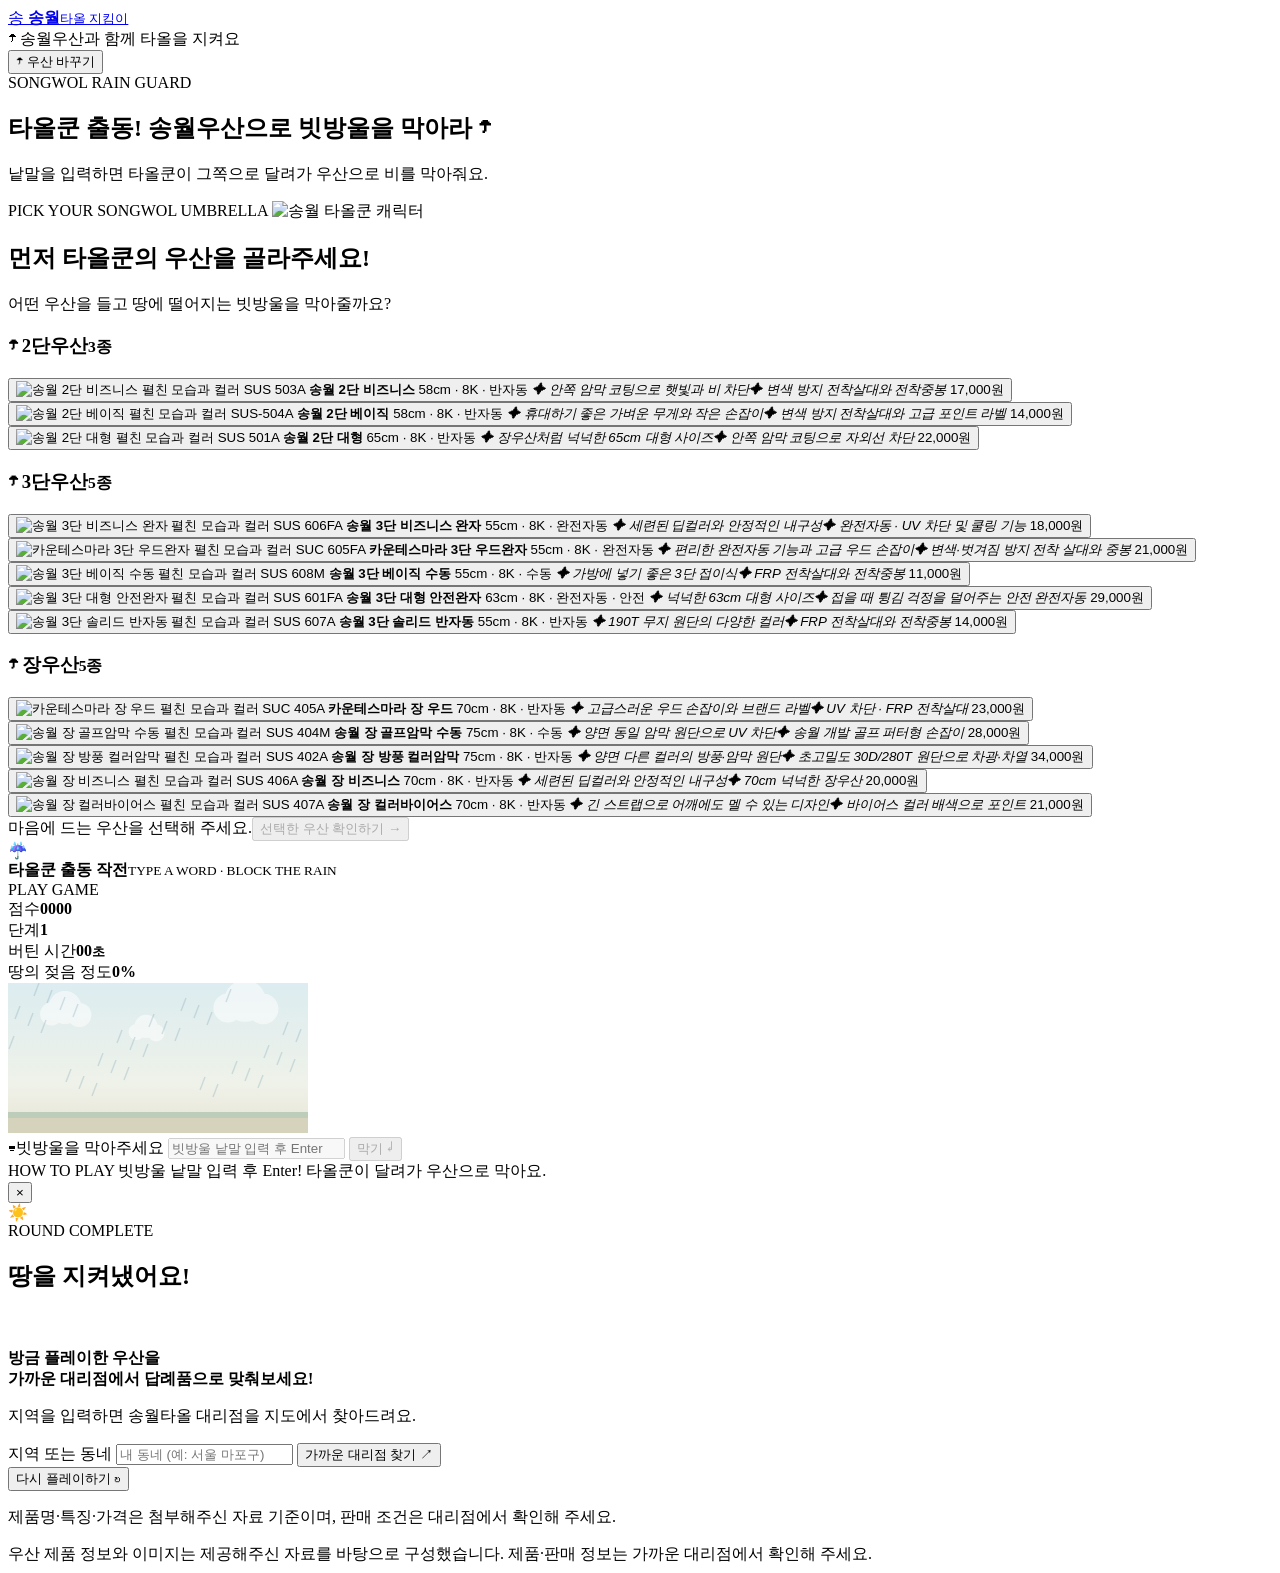
==== index.html @ cc452517 "Publish game site: index.html" ====
<!doctype html>
<html lang="ko">
  <head>
    <meta charset="UTF-8" />
    <meta name="viewport" content="width=device-width, initial-scale=1.0" />
    <meta name="theme-color" content="#f5f8f2" />
    <title>타올쿤 출동! 송월우산으로 빗방울을 막아라</title>
    <link rel="stylesheet" href="styles.css" />
    <script src="app.js" defer></script>
  </head>
  <body>
    <header class="topbar">
      <a class="brand" href="#" aria-label="타올쿤 출동! 송월우산으로 빗방울을 막아라">
        <span class="brand-mark">송</span>
        <span><strong>송월</strong><small>타올 지킴이</small></span>
      </a>
      <div class="top-note"><span>☂</span> 송월우산과 함께 타올을 지켜요</div>
      <button class="restart-button" id="restart-button" type="button" aria-label="우산 다시 고르기">☂ <span>우산 바꾸기</span></button>
    </header>

    <main>
      <section class="intro">
        <div class="intro-label"><span></span> SONGWOL RAIN GUARD</div>
        <h1>타올쿤 출동! 송월우산으로 빗방울을 막아라 <span>☂</span></h1>
        <p>낱말을 입력하면 타올쿤이 그쪽으로 달려가 우산으로 비를 막아줘요.</p>
      </section>

      <section class="selection-panel" id="selection-panel" aria-label="송월우산 고르기">
        <div class="selection-heading">
          <span class="intro-label"><span></span> PICK YOUR SONGWOL UMBRELLA</span>
          <img class="selection-mascot" src="./towel-kun.png" alt="송월 타올쿤 캐릭터" />
          <h2>먼저 타올쿤의 우산을 골라주세요!</h2>
          <p>어떤 우산을 들고 땅에 떨어지는 빗방울을 막아줄까요?</p>
        </div>
        <div class="umbrella-groups" id="umbrella-groups"></div>
        <div class="selection-footer"><span id="selection-hint">마음에 드는 우산을 선택해 주세요.</span><button type="button" id="choose-umbrella-start" disabled>선택한 우산 확인하기 <span>→</span></button></div>
      </section>

      <dialog class="confirm-dialog" id="umbrella-confirm" aria-labelledby="confirm-title">
        <button type="button" class="confirm-close" id="confirm-close" aria-label="창 닫기">×</button>
        <span class="intro-label"><span></span> YOUR SONGWOL UMBRELLA</span>
        <img id="confirm-product-image" src="" alt="" />
        <span class="product-code" id="confirm-product-code"></span>
        <h2 id="confirm-title">이 우산으로 타올쿤과 함께하시겠습니까?</h2>
        <h3 id="confirm-product-name"></h3>
        <ul id="confirm-product-features"></ul>
        <p id="confirm-product-price"></p>
        <div class="confirm-actions">
          <button type="button" class="confirm-yes" id="confirm-yes">예, 함께할게요 <span>→</span></button>
          <button type="button" class="confirm-another" id="confirm-another">다른 우산 선택하기</button>
        </div>
      </dialog>

      <section class="game-shell hidden" id="game-shell" aria-label="타올 지킴이 게임">
        <div class="game-header">
          <div class="game-title"><span class="rain-icon">☔</span><div><strong>타올쿤 출동 작전</strong><small>TYPE A WORD · BLOCK THE RAIN</small></div></div>
          <div class="round-label"><span class="online-dot"></span> PLAY GAME</div>
        </div>

        <div class="stats">
          <div class="stat"><span>점수</span><strong id="score">0000</strong></div>
          <div class="stat"><span>단계</span><strong id="level">1</strong></div>
          <div class="stat timer-stat"><span>버틴 시간</span><strong><b id="timer">00</b><small>초</small></strong></div>
          <div class="umbrella-stat"><div class="durability-label"><span>땅의 젖음 정도</span><b id="umbrella-value">0%</b></div><div class="meter"><i id="umbrella-meter"></i></div></div>
        </div>

        <div class="playfield-wrap">
          <canvas id="playfield" aria-label="낱말 빗방울을 입력하면 타올쿤이 그쪽으로 이동해 우산으로 막습니다."></canvas>
          <div class="toast" id="toast" aria-live="polite"></div>
        </div>

        <form class="typing-bar" id="typing-form" autocomplete="off">
          <label for="word-input"><span class="keyboard-icon">⌨</span><span class="typing-label">빗방울을 막아주세요</span></label>
          <input id="word-input" type="text" inputmode="text" placeholder="빗방울 낱말 입력 후 Enter" aria-label="막을 빗방울 낱말 입력" disabled />
          <button type="submit" id="submit-word" disabled>막기 <span>↵</span></button>
        </form>
        <div class="game-hint"><span>HOW TO PLAY</span> 빗방울 낱말 입력 후 Enter! 타올쿤이 달려가 우산으로 막아요.</div>
        <section class="result-panel hidden" id="result-panel" aria-live="polite" aria-modal="true" role="dialog" aria-labelledby="result-title">
          <div class="result-card">
            <button type="button" class="result-close" id="result-close" aria-label="결과 닫기">×</button>
            <div class="result-icon" id="result-icon">☀️</div>
            <div class="result-copy"><span class="intro-label">ROUND COMPLETE</span><h2 id="result-title">땅을 지켜냈어요!</h2><p id="result-message"></p></div>
            <div class="played-product">
              <img id="result-product-image" src="" alt="" />
              <div><span class="product-code" id="result-product-code"></span><h3 id="result-product-name"></h3><ul id="result-product-features"></ul><p class="result-product-price" id="result-product-price"></p></div>
            </div>
            <div class="dealer-cta">
              <strong>방금 플레이한 우산을<br />가까운 대리점에서 답례품으로 맞춰보세요!</strong>
              <p>지역을 입력하면 송월타올 대리점을 지도에서 찾아드려요.</p>
              <form id="dealer-form" class="dealer-form">
                <label class="sr-only" for="region-input">지역 또는 동네</label>
                <input id="region-input" type="text" placeholder="내 동네 (예: 서울 마포구)" required />
                <button type="submit">가까운 대리점 찾기 <span>↗</span></button>
              </form>
            </div>
            <button type="button" class="retry-button" id="retry-button">다시 플레이하기 ↻</button>
            <p class="map-note">제품명·특징·가격은 첨부해주신 자료 기준이며, 판매 조건은 대리점에서 확인해 주세요.</p>
          </div>
        </section>
      </section>
      <footer>우산 제품 정보와 이미지는 제공해주신 자료를 바탕으로 구성했습니다. 제품·판매 정보는 가까운 대리점에서 확인해 주세요.</footer>
    </main>
  </body>
</html>
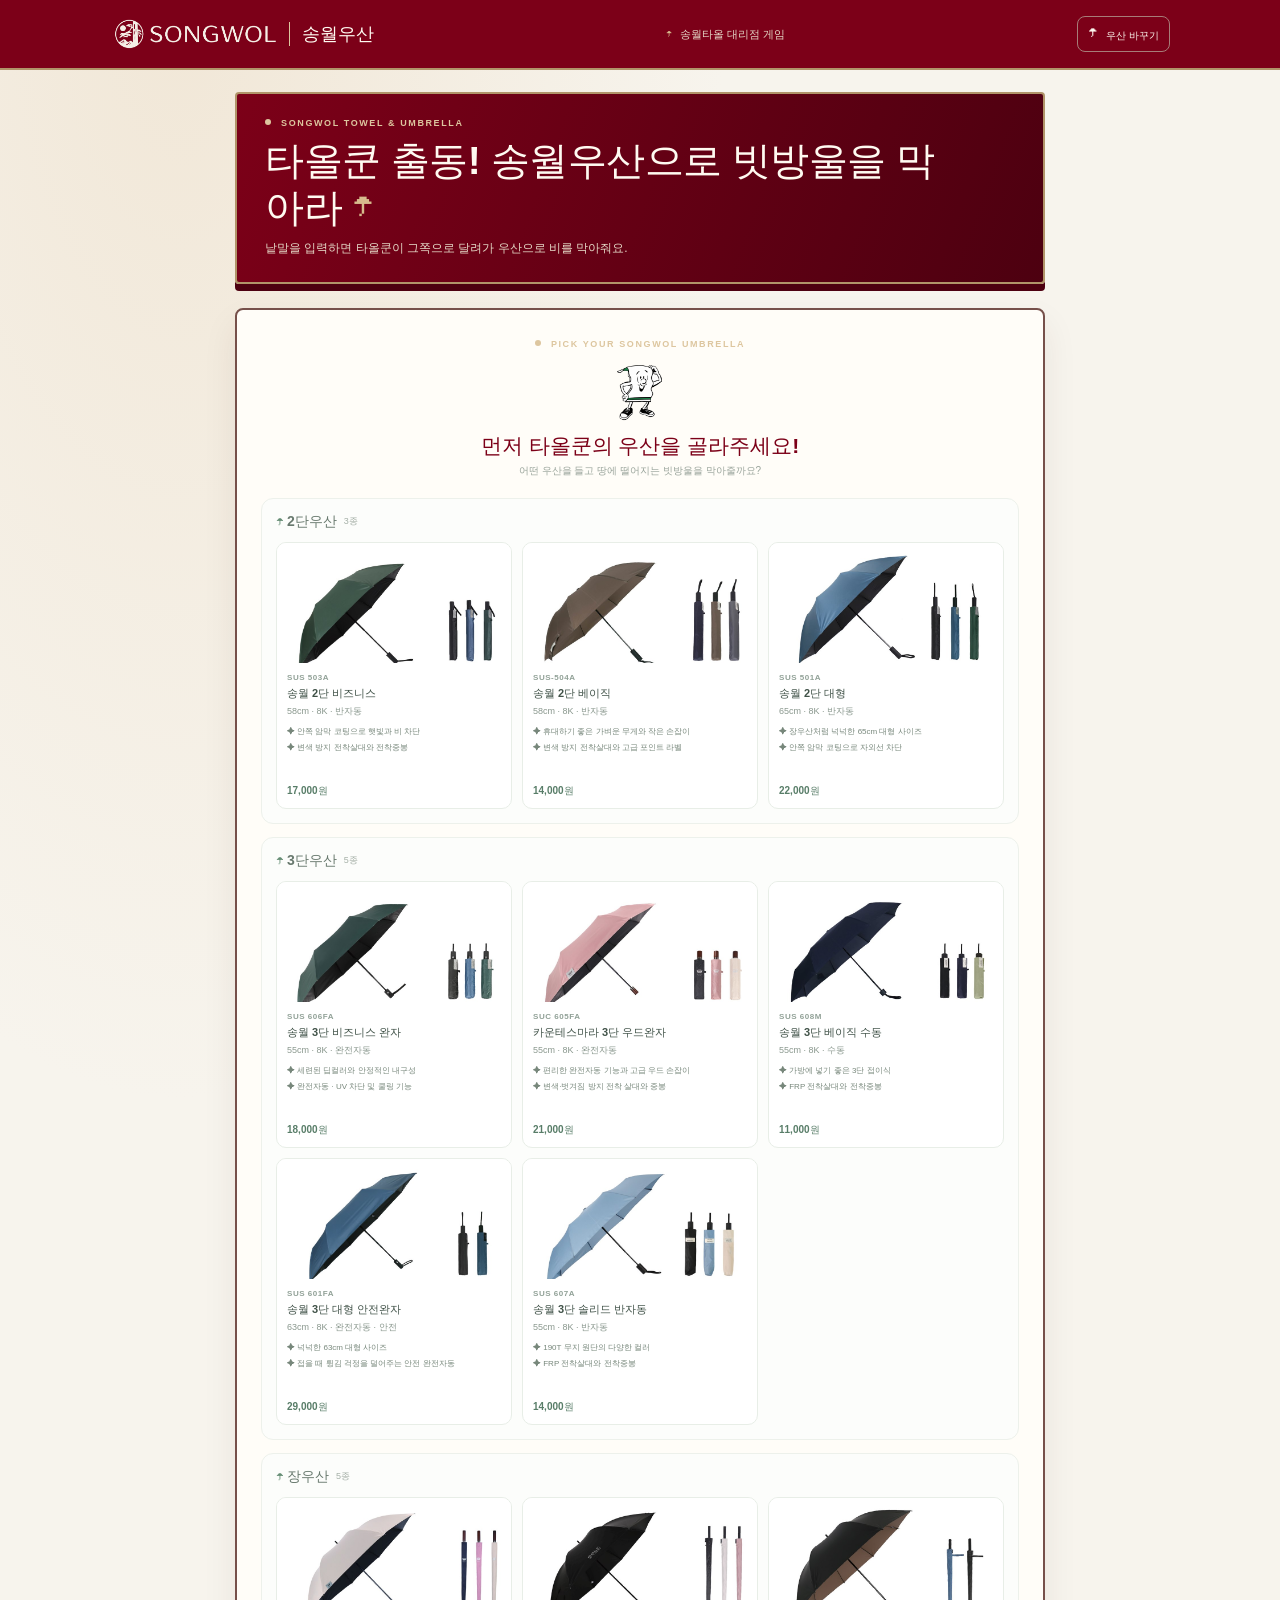
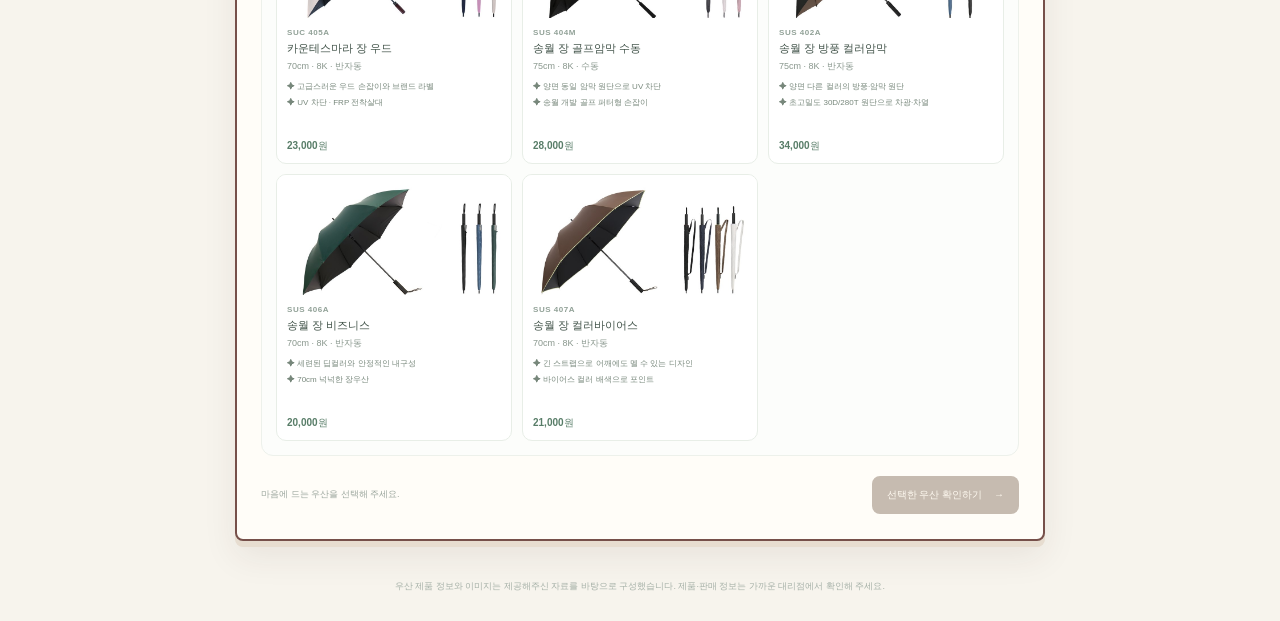
==== commit 6ca87df6: "Update Songwol umbrella game branding Co-authored-by: Copilot <223556219+Copilot@users.noreply.githu" ====
--- a/index.html
+++ b/index.html
@@ -3,7 +3,7 @@
   <head>
     <meta charset="UTF-8" />
     <meta name="viewport" content="width=device-width, initial-scale=1.0" />
-    <meta name="theme-color" content="#f5f8f2" />
+    <meta name="theme-color" content="#7c0018" />
     <title>타올쿤 출동! 송월우산으로 빗방울을 막아라</title>
     <link rel="stylesheet" href="styles.css" />
     <script src="app.js" defer></script>
@@ -11,16 +11,16 @@
   <body>
     <header class="topbar">
       <a class="brand" href="#" aria-label="타올쿤 출동! 송월우산으로 빗방울을 막아라">
-        <span class="brand-mark">송</span>
-        <span><strong>송월</strong><small>타올 지킴이</small></span>
+        <img class="brand-logo" src="./assets/songwol-ci.png" alt="SONGWOL 송월 CI" />
+        <strong class="brand-product">송월우산</strong>
       </a>
-      <div class="top-note"><span>☂</span> 송월우산과 함께 타올을 지켜요</div>
+      <div class="top-note"><span>☂</span> 송월타올 대리점 게임</div>
       <button class="restart-button" id="restart-button" type="button" aria-label="우산 다시 고르기">☂ <span>우산 바꾸기</span></button>
     </header>
 
     <main>
       <section class="intro">
-        <div class="intro-label"><span></span> SONGWOL RAIN GUARD</div>
+        <div class="intro-label"><span></span> SONGWOL TOWEL &amp; UMBRELLA</div>
         <h1>타올쿤 출동! 송월우산으로 빗방울을 막아라 <span>☂</span></h1>
         <p>낱말을 입력하면 타올쿤이 그쪽으로 달려가 우산으로 비를 막아줘요.</p>
       </section>
@@ -54,7 +54,7 @@
       <section class="game-shell hidden" id="game-shell" aria-label="타올 지킴이 게임">
         <div class="game-header">
           <div class="game-title"><span class="rain-icon">☔</span><div><strong>타올쿤 출동 작전</strong><small>TYPE A WORD · BLOCK THE RAIN</small></div></div>
-          <div class="round-label"><span class="online-dot"></span> PLAY GAME</div>
+          <div class="round-label"><span class="online-dot"></span> DEALER GAME</div>
         </div>
 
         <div class="stats">
@@ -77,9 +77,17 @@
         <div class="game-hint"><span>HOW TO PLAY</span> 빗방울 낱말 입력 후 Enter! 타올쿤이 달려가 우산으로 막아요.</div>
         <section class="result-panel hidden" id="result-panel" aria-live="polite" aria-modal="true" role="dialog" aria-labelledby="result-title">
           <div class="result-card">
+            <div class="result-sign"><img src="./assets/songwol-ci.png" alt="SONGWOL 송월 CI" /><strong>송월우산</strong></div>
             <button type="button" class="result-close" id="result-close" aria-label="결과 닫기">×</button>
             <div class="result-icon" id="result-icon">☀️</div>
             <div class="result-copy"><span class="intro-label">ROUND COMPLETE</span><h2 id="result-title">땅을 지켜냈어요!</h2><p id="result-message"></p></div>
+            <div class="score-record" aria-live="polite">
+              <span>내 기기 최고 기록</span>
+              <strong id="best-score">0000점</strong>
+              <small id="record-message"></small>
+              <button type="button" id="share-result">도전 링크 복사하기 <span>↗</span></button>
+              <p id="share-status" role="status"></p>
+            </div>
             <div class="played-product">
               <img id="result-product-image" src="" alt="" />
               <div><span class="product-code" id="result-product-code"></span><h3 id="result-product-name"></h3><ul id="result-product-features"></ul><p class="result-product-price" id="result-product-price"></p></div>
--- a/styles.css
+++ b/styles.css
@@ -0,0 +1,270 @@
+@import url('https://cdn.jsdelivr.net/gh/orioncactus/pretendard@v1.3.9/dist/web/static/pretendard.css');
+
+:root {
+  font-family: 'Pretendard', 'DM Sans', sans-serif;
+  color: #394742;
+  background: #f5f8f2;
+  font-synthesis: none;
+  text-rendering: optimizeLegibility;
+  --coral: #e8795f;
+  --green: #587d68;
+  --muted: #929e96;
+}
+
+* { box-sizing: border-box; }
+body { min-width: 320px; margin: 0; background: radial-gradient(ellipse at 18% 0, #eaf3e9 0, transparent 37%), #f5f8f2; }
+button, input { font: inherit; }
+button { cursor: pointer; }
+.topbar { height: 70px; padding: 0 max(5vw, calc((100vw - 1060px) / 2)); display: flex; align-items: center; justify-content: space-between; border-bottom: 1px solid #e8eee6; background: rgba(255,255,255,.8); }
+.brand { display: flex; align-items: center; gap: 9px; color: #394742; text-decoration: none; }
+.brand-logo { width: 170px; height: auto; display: block; }
+.brand-product { display: block; }
+.top-note { color: #7d8c83; font-size: 11px; }
+.top-note span { margin-right: 5px; color: #698d78; }
+.restart-button { padding: 7px 10px; border: 1px solid #e9eee7; border-radius: 8px; background: white; color: #718078; font-size: 17px; }
+.restart-button span { margin-left: 4px; font-size: 10px; }
+main { max-width: 850px; margin: auto; padding: 0 20px; }
+.intro { padding: 35px 0 23px; text-align: center; }
+.intro-label { color: #9baa9d; font-size: 9px; font-weight: 800; letter-spacing: 1.6px; }
+.intro-label > span { display: inline-block; width: 6px; height: 6px; margin-right: 6px; border-radius: 50%; background: #e9a364; vertical-align: 1px; }
+h1 { margin: 10px 0 7px; color: #3e5148; font-family: 'Pretendard', sans-serif; font-size: clamp(29px, 5vw, 39px); font-weight: 600; letter-spacing: -.5px; }
+h1 span { color: #6a9278; }
+.intro p { margin: 0; color: #87958c; font-size: 12px; }
+.game-shell { overflow: hidden; border: 1px solid #e3ebe2; border-radius: 17px; background: #fff; box-shadow: 0 14px 40px rgba(67,89,71,.09); }
+.game-header { height: 60px; padding: 0 20px; display: flex; align-items: center; justify-content: space-between; border-bottom: 1px solid #edf1eb; }
+.game-title { display: flex; align-items: center; gap: 10px; }
+.rain-icon { width: 34px; height: 34px; display: grid; place-items: center; border-radius: 10px; background: #eff5ed; font-size: 17px; }
+.game-title strong, .game-title small { display: block; }
+.game-title strong { color: #46564d; font-family: 'Pretendard', sans-serif; font-size: 14px; font-weight: 600; }
+.game-title small { margin-top: 2px; color: #b0bbb2; font-size: 8px; letter-spacing: 1px; }
+.round-label { color: #9fac9f; font-size: 8px; font-weight: 800; letter-spacing: 1px; }
+.online-dot { display: inline-block; width: 6px; height: 6px; margin-right: 5px; border-radius: 50%; background: #86b88e; box-shadow: 0 0 0 3px #edf5eb; vertical-align: 1px; }
+.stats { min-height: 73px; padding: 12px 20px; display: grid; grid-template-columns: 1fr 1fr 1fr 2fr; align-items: center; gap: 12px; border-bottom: 1px solid #eef2ed; }
+.stat > span, .durability-label { display: block; color: #9ba69e; font-size: 9px; }
+.stat strong { display: block; margin-top: 4px; color: #45594d; font-family: 'DM Sans', sans-serif; font-size: 17px; font-weight: 700; font-variant-numeric: tabular-nums; }
+.timer-stat strong b { font: inherit; }
+.timer-stat strong small { margin-left: 3px; color: #9baa9d; font-size: 9px; font-weight: 500; }
+.umbrella-stat { padding-left: 16px; border-left: 1px solid #edf1eb; }
+.durability-label { display: flex; justify-content: space-between; gap: 8px; }
+.durability-label b { color: #648c73; font-size: 10px; }
+.meter { height: 7px; overflow: hidden; margin-top: 9px; border-radius: 8px; background: #edf1eb; }
+.meter i { display: block; width: 100%; height: 100%; border-radius: inherit; background: linear-gradient(90deg,#86b690,#6f9a7b); transition: width .2s, background .2s; }
+.meter i.low { background: linear-gradient(90deg,#f0bd75,#e8795f); }
+.playfield-wrap { position: relative; overflow: hidden; background: #e5eeea; }
+#playfield { display: block; width: 100%; height: min(53vw, 405px); min-height: 280px; }
+.result-copy h2 { margin: 4px 0 7px; color: #42564a; font-family: 'Pretendard', sans-serif; font-size: 22px; font-weight: 600; }
+.toast { position: absolute; top: 14px; left: 50%; padding: 8px 13px; border: 1px solid #ffffffa8; border-radius: 20px; background: #fffdf2e8; color: #63846d; font-size: 10px; opacity: 0; pointer-events: none; transform: translate(-50%,-6px); transition: opacity .16s, transform .16s; white-space: nowrap; }
+.toast.visible { opacity: 1; transform: translate(-50%,0); }
+.game-hint { padding: 12px 17px; color: #96a198; font-size: 9px; line-height: 1.6; text-align: center; }
+.typing-bar { min-height: 62px; padding: 10px 16px; display: flex; align-items: center; gap: 10px; border-top: 1px solid #edf1eb; border-bottom: 1px solid #edf1eb; }
+.typing-bar label { display: flex; flex: 0 0 160px; align-items: center; gap: 8px; color: #718278; font-size: 10px; font-weight: 600; }
+.keyboard-icon { width: 27px; height: 27px; display: grid; place-items: center; border-radius: 7px; background: #eff5ed; color: #6d9479; font-size: 16px; }
+.typing-bar input { width: 100%; min-width: 0; height: 38px; padding: 0 12px; border: 1px solid #e6ece5; border-radius: 8px; outline: none; background: #fbfcfa; color: #45564b; font-size: 11px; }
+.typing-bar input:focus { border-color: #9fbea1; box-shadow: 0 0 0 3px #edf5eb; }
+.typing-bar input::placeholder { color: #b3bdb5; }
+.typing-bar input:disabled { background: #f6f7f4; }
+.typing-bar button { height: 38px; padding: 0 15px; flex: 0 0 auto; border: 0; border-radius: 8px; background: #648c73; color: white; font-size: 10px; font-weight: 700; }
+.typing-bar button:disabled { cursor: default; opacity: .46; }
+.typing-bar button span { margin-left: 6px; }
+.game-hint > span { margin-right: 6px; color: #d29661; font-size: 8px; font-weight: 800; letter-spacing: .8px; }
+.hidden { display: none !important; }
+.selection-panel { margin: 0 auto 22px; padding: 23px 24px 18px; border: 1px solid #e3ebe2; border-radius: 17px; background: rgba(255,255,255,.92); box-shadow: 0 14px 40px rgba(67,89,71,.07); }
+.selection-heading { text-align: center; }
+.selection-mascot { width: auto; height: 66px; margin: 8px auto 0; display: block; }
+.selection-heading h2 { margin: 7px 0 4px; color: #42564a; font-family: 'Pretendard', sans-serif; font-size: 21px; font-weight: 600; }
+.selection-heading p { margin: 0; color: #98a39a; font-size: 10px; }
+.umbrella-groups { display: grid; grid-template-columns: 1fr; gap: 13px; margin-top: 20px; }
+.umbrella-group { min-width: 0; padding: 14px; border: 1px solid #edf1eb; border-radius: 12px; background: #fcfdfb; }
+.umbrella-group h3 { margin: 0 0 11px; display: flex; align-items: center; color: #68796e; font-family: 'Pretendard', sans-serif; font-size: 14px; font-weight: 650; }
+.umbrella-group h3 span { margin-right: 4px; color: #648c73; }
+.umbrella-group h3 small { margin-left: 7px; color: #a4afa6; font-size: 9px; font-weight: 500; }
+.umbrella-options { display: grid; grid-template-columns: repeat(3,minmax(0,1fr)); align-items: stretch; gap: 10px; }
+.umbrella-choice { min-width: 0; padding: 0; overflow: hidden; display: flex; flex-direction: column; border: 1px solid #e8eee7; border-radius: 10px; background: white; color: #526056; text-align: left; transition: border-color .16s,background .16s,transform .16s,box-shadow .16s; }
+.umbrella-choice:hover { transform: translateY(-2px); border-color: #b7cfb6; box-shadow: 0 6px 16px #59745a14; }
+.umbrella-choice.selected { border-color: #6f9b7a; background: #f5faf3; box-shadow: 0 0 0 2px #e6f0e3; }
+.umbrella-choice > img { width: 100%; height: 120px; display: block; object-fit: cover; background: #fff; }
+.umbrella-card-body { min-height: 145px; padding: 10px; display: flex; flex: 1; flex-direction: column; align-items: flex-start; }
+.product-code { color: #91a197; font-size: 8px; font-weight: 700; letter-spacing: .55px; }
+.umbrella-card-body > b { margin-top: 4px; color: #405248; font-size: 11px; line-height: 1.4; }
+.umbrella-type { margin-top: 4px; color: #89978d; font-size: 9px; }
+.umbrella-features { margin-top: 8px; display: grid; gap: 4px; color: #77877b; font-size: 8px; line-height: 1.45; }
+.umbrella-features i { display: -webkit-box; overflow: hidden; font-style: normal; -webkit-box-orient: vertical; -webkit-line-clamp: 2; }
+.umbrella-features i::first-letter { color: #d29661; }
+.umbrella-price { margin-top: auto; padding-top: 8px; color: #587d68; font-size: 10px; font-weight: 700; }
+.selection-footer { min-height: 52px; margin-top: 13px; display: flex; justify-content: space-between; align-items: center; gap: 10px; }
+.selection-footer > span { color: #9aa59c; font-size: 9px; }
+.selection-footer button, .retry-button { min-height: 38px; padding: 0 15px; border: 0; border-radius: 8px; background: #648c73; color: white; box-shadow: 0 5px 13px #648c7328; font-size: 10px; font-weight: 700; }
+.selection-footer button:disabled { cursor: not-allowed; background: #c6d1c5; box-shadow: none; }
+.selection-footer button span { margin-left: 9px; }
+.confirm-dialog { position: fixed; width: min(440px,calc(100% - 28px)); max-width: none; max-height: min(90dvh,760px); padding: 24px; overflow-y: auto; border: 1px solid #e3ebe2; border-radius: 17px; background: #fff; color: #394742; box-shadow: 0 24px 70px #17231b50; text-align: center; }
+.confirm-dialog[open] { display: flex; flex-direction: column; align-items: center; }
+.confirm-dialog::backdrop { background: rgba(36,49,42,.58); backdrop-filter: blur(4px); }
+.confirm-close { position: absolute; top: 10px; right: 12px; width: 30px; height: 30px; border: 0; border-radius: 50%; background: #f1f5ef; color: #77867a; font-size: 22px; line-height: 1; }
+.confirm-dialog > img { width: min(100%,310px); height: 155px; margin: 12px auto 8px; border: 1px solid #edf1eb; border-radius: 10px; object-fit: cover; background: white; }
+.confirm-dialog > h2 { margin: 8px 0 6px; color: #42564a; font-size: 19px; font-weight: 650; line-height: 1.4; }
+.confirm-dialog > h3 { margin: 0; color: #587d68; font-size: 13px; font-weight: 650; }
+.confirm-dialog > ul { width: 100%; margin: 11px 0 0; padding: 11px 14px 11px 29px; border-radius: 9px; background: #f7faf5; color: #728176; font-size: 10px; line-height: 1.75; text-align: left; }
+.confirm-dialog > p { margin: 8px 0 0; color: #829087; font-size: 9px; }
+.confirm-actions { width: 100%; margin-top: 16px; display: grid; grid-template-columns: 1fr 1fr; gap: 8px; }
+.confirm-actions button { min-height: 42px; padding: 8px; border: 0; border-radius: 8px; font-size: 10px; font-weight: 650; }
+.confirm-yes { background: #648c73; color: white; }
+.confirm-yes span { margin-left: 5px; }
+.confirm-another { border: 1px solid #e4ebe2 !important; background: white; color: #708076; }
+.retry-button { justify-self: center; margin-top: 12px; background: #eff5ed; color: #65866e; box-shadow: none; }
+.playfield-wrap { background: linear-gradient(#dcecf0,#e8e3d5); }
+.result-panel { position: fixed; z-index: 50; inset: 0; padding: 22px; display: grid; place-items: center; overflow-y: auto; background: rgba(36,49,42,.58); backdrop-filter: blur(5px); }
+.result-panel.hidden { display: none; }
+.result-card { position: relative; width: min(100%,560px); max-height: calc(100dvh - 44px); padding: 25px 27px 19px; overflow-y: auto; border: 1px solid #e7eee4; border-radius: 19px; background: #fff; box-shadow: 0 24px 70px #17231b50; text-align: center; }
+.result-close { position: absolute; top: 10px; right: 12px; width: 32px; height: 32px; border: 0; border-radius: 50%; background: #f1f5ef; color: #77867a; font-size: 23px; line-height: 1; }
+.result-icon { width: 43px; height: 43px; margin: auto; display: grid; place-items: center; border-radius: 13px; background: #f2f5e9; font-size: 22px; }
+.result-copy { margin-top: 10px; }
+.result-copy .intro-label { font-size: 8px; }
+.result-copy h2 { margin: 4px 0 5px; font-size: 21px; }
+.result-copy p { margin: 0; color: #8d9990; font-size: 10px; line-height: 1.5; }
+.score-record { margin: 13px auto 0; padding: 12px; display: grid; justify-items: center; gap: 4px; border: 1px solid #e8eee7; border-radius: 11px; background: #f9fbf7; }
+.score-record > span { color: #8d9990; font-size: 9px; }
+.score-record > strong { color: #42634d; font-size: 22px; font-variant-numeric: tabular-nums; }
+.score-record > small, #share-status { min-height: 12px; margin: 0; color: #8d9990; font-size: 9px; }
+.score-record > button { min-height: 34px; margin-top: 4px; padding: 0 13px; border: 1px solid #dfe8de; border-radius: 8px; background: white; color: #587d68; font-size: 10px; font-weight: 650; }
+.score-record > button span { margin-left: 5px; }
+.played-product { margin-top: 17px; padding: 10px; display: grid; grid-template-columns: minmax(140px,.9fr) minmax(0,1.1fr); align-items: center; gap: 14px; border: 1px solid #e8eee7; border-radius: 12px; background: #fcfdfb; text-align: left; }
+.played-product > img { width: 100%; aspect-ratio: 1.48; border-radius: 8px; object-fit: cover; background: white; }
+.played-product h3 { margin: 4px 0 7px; color: #405248; font-size: 15px; line-height: 1.4; }
+.played-product ul { margin: 0; padding-left: 15px; color: #728176; font-size: 9px; line-height: 1.65; }
+.result-product-price { margin: 7px 0 0; color: #648c73; font-size: 9px; font-weight: 650; line-height: 1.5; }
+.dealer-cta { margin-top: 14px; padding: 16px; border: 1px solid #e1ece0; border-radius: 12px; background: #f3f8f0; text-align: center; }
+.dealer-cta > strong { color: #42634d; font-size: 15px; line-height: 1.5; }
+.dealer-cta > p { margin: 5px 0 11px; color: #87958a; font-size: 9px; }
+.dealer-form { display: grid; grid-template-columns: minmax(0,1fr) auto; gap: 8px; margin: 0; }
+.dealer-form input { width: 100%; min-width: 0; height: 42px; padding: 0 12px; border: 1px solid #dfe8de; border-radius: 8px; outline: none; background: white; color: #45564b; font-size: 11px; }
+.dealer-form input:focus { border-color: #9fbea1; box-shadow: 0 0 0 3px #edf5eb; }
+.dealer-form input::placeholder { color: #b3bdb5; }
+.dealer-form button { min-height: 42px; padding: 0 15px; border: 0; border-radius: 8px; background: #648c73; color: white; font-size: 10px; font-weight: 700; white-space: nowrap; }
+.dealer-form button span { margin-left: 6px; }
+.map-note { margin: 10px 0 0; color: #a4aea5; font-size: 8px; line-height: 1.5; }
+.sr-only { position: absolute; width: 1px; height: 1px; padding: 0; overflow: hidden; clip: rect(0,0,0,0); white-space: nowrap; border: 0; }
+footer { padding: 17px 0 28px; color: #a5b0a7; font-size: 9px; text-align: center; }
+
+@media (max-width: 600px) {
+  .topbar { height: 62px; padding: 0 15px; }
+  .top-note { display: none; }
+  main { padding: 0 12px; }
+  .intro { padding: 27px 0 18px; }
+  .intro p { max-width: 310px; margin: auto; font-size: 11px; line-height: 1.7; }
+  .game-header { height: 54px; padding: 0 13px; }
+  .stats { min-height: 68px; padding: 10px 13px; grid-template-columns: .8fr .55fr .85fr 1.8fr; gap: 7px; }
+  .umbrella-stat { padding-left: 9px; }
+  .stat > span, .durability-label { font-size: 8px; }
+  .stat strong { font-size: 15px; }
+  .durability-label b { font-size: 9px; }
+  #playfield { height: 68vw; min-height: 290px; max-height: 360px; }
+  .game-hint { padding: 10px 12px; font-size: 8px; }
+  .typing-bar { padding: 9px 10px; gap: 7px; }
+  .typing-bar label { flex: 0 0 auto; }
+  .typing-label { display: none; }
+  .typing-bar input { padding: 0 8px; font-size: 10px; }
+  .typing-bar button { padding: 0 10px; }
+  .dealer-form { flex-wrap: wrap; }
+  .dealer-form button { width: 100%; }
+  .selection-panel { padding: 19px 12px 13px; }
+  .selection-heading h2 { font-size: 18px; }
+  .umbrella-groups { gap: 9px; margin-top: 15px; }
+  .umbrella-group { padding: 10px; }
+  .umbrella-group h3 { margin-bottom: 8px; }
+  .umbrella-options { grid-template-columns: repeat(2,minmax(0,1fr)); gap: 7px; }
+  .umbrella-choice > img { height: 92px; }
+  .umbrella-card-body { min-height: 135px; padding: 8px; }
+  .umbrella-card-body > b { font-size: 10px; }
+  .umbrella-features { font-size: 8px; }
+  .selection-footer { align-items: flex-start; flex-direction: column; padding-top: 2px; }
+  .selection-footer button { width: 100%; }
+  .confirm-dialog { padding: 22px 16px 16px; }
+  .confirm-dialog > img { height: 130px; }
+  .confirm-dialog > h2 { font-size: 17px; }
+  .confirm-actions { grid-template-columns: 1fr; }
+  .result-panel { padding: 12px; }
+  .result-card { max-height: calc(100dvh - 24px); padding: 21px 14px 15px; border-radius: 15px; }
+  .played-product { grid-template-columns: minmax(105px,.8fr) minmax(0,1.2fr); gap: 9px; padding: 8px; }
+  .played-product h3 { font-size: 13px; }
+  .played-product ul { font-size: 8px; }
+  .dealer-cta { padding: 13px 10px; }
+  .dealer-cta > strong { font-size: 13px; }
+  .dealer-form { grid-template-columns: 1fr; }
+  .dealer-form button { width: 100%; }
+}
+
+:root {
+  --coral: #a64b45;
+  --green: #7c0018;
+  --muted: #81736d;
+}
+
+body { background: radial-gradient(ellipse at 14% 0, #f1e7d7 0, transparent 35%), #f7f4ed; }
+.topbar { border-bottom: 2px solid #b19469; background: #7c0018; }
+.brand { color: #fffaf1; }
+.brand-product { padding-left: 12px; border-left: 1px solid #ddc69f; color: #fffaf1; font-size: 18px; font-weight: 750; white-space: nowrap; }
+.top-note { color: #e4d7c6; }
+.top-note span { color: #d7bb8d; }
+.restart-button { border-color: #a77c78; background: transparent; color: #fffaf1; }
+.intro { margin: 22px 0 24px; padding: 24px 28px 25px; border: 2px solid #b19469; border-radius: 4px; background: linear-gradient(110deg, #7c0018, #4d0010); text-align: left; box-shadow: 0 7px 0 #4d0010; }
+.intro-label { color: #ddc69f; }
+.intro-label > span { background: #ddc69f; }
+h1 { max-width: 700px; margin: 10px 0 8px; color: #fffaf1; font-weight: 800; line-height: 1.2; }
+h1 span { color: #d7bb8d; }
+.intro p { color: #e4d7c6; }
+.selection-panel { border: 2px solid #76504a; border-radius: 8px; background: #fffdf8; box-shadow: 0 6px 0 #e7ddd0, 0 16px 34px rgba(67,43,35,.08); }
+.selection-heading h2 { color: #7c0018; font-weight: 750; }
+.game-shell { border: 2px solid #7c0018; border-radius: 8px; background: #fffdf8; box-shadow: 0 7px 0 #4d0010, 0 20px 38px rgba(67,43,35,.13); }
+.game-header { border-bottom: 2px solid #b19469; background: #7c0018; }
+.game-title strong { color: #fffaf1; font-weight: 750; }
+.game-title small { color: #ddc69f; }
+.rain-icon { background: #ddc69f; color: #7c0018; }
+.round-label { padding: 6px 9px; border-radius: 3px; background: #ddc69f; color: #7c0018; }
+.online-dot { background: #a64b45; box-shadow: 0 0 0 3px #fffaf155; }
+.stats { background: #f3ece0; }
+.stat strong { color: #7c0018; }
+.durability-label b { color: #7d3b3d; }
+.meter { background: #e4d8c6; }
+.meter i { background: linear-gradient(90deg,#d2b579,#8f6a4e); }
+.typing-bar { border-color: #76504a; background: #7c0018; }
+.typing-bar label { color: #fffaf1; }
+.keyboard-icon { background: #ddc69f; color: #7c0018; }
+.typing-bar input { border-color: #d7c8b3; background: #fffdf8; }
+.typing-bar button { background: #a64b45; font-weight: 800; }
+.game-hint { background: #4d0010; color: #eee2d1; }
+.game-hint > span { color: #ddc69f; }
+.umbrella-choice.selected { border-color: #7c0018; background: #f6eee1; box-shadow: 0 0 0 3px #ddc69f; }
+.selection-footer button, .retry-button { background: #7c0018; color: #fffaf1; box-shadow: 0 4px 0 #4d0010; }
+.selection-footer button:disabled { background: #c6bbb0; box-shadow: none; }
+.result-card { border: 2px solid #7c0018; border-radius: 8px; background: #fffaf1; box-shadow: 0 7px 0 #4d0010, 0 24px 70px #17231b50; }
+.result-panel { background: rgba(42,0,10,.72); }
+.result-close { background: #f5edde; color: #7c0018; }
+.result-sign { min-height: 66px; margin: -25px -27px 16px; padding: 12px 54px 12px 18px; display: flex; align-items: center; justify-content: center; gap: 14px; background: #7c0018; }
+.result-sign img { width: 150px; height: auto; display: block; }
+.result-sign strong { padding-left: 13px; border-left: 1px solid #ddc69f; color: #fffaf1; font-size: 16px; white-space: nowrap; }
+.result-copy h2 { color: #7c0018; font-weight: 750; }
+.result-copy p { color: #81736d; }
+.result-icon { background: #f3e7d2; }
+.score-record { border-color: #d8c7aa; background: #f8f1e5; }
+.score-record > strong { color: #7c0018; }
+.score-record > button { border-color: #7c0018; background: #7c0018; color: #fffaf1; font-weight: 750; }
+.played-product { border-color: #d8cbb8; background: #fffdf8; }
+.played-product h3 { color: #5a292d; }
+.result-product-price { color: #7c0018; }
+.dealer-cta { border-color: #d0bd9b; background: #f5edde; }
+.dealer-cta > strong { color: #7c0018; }
+.dealer-form button { background: #a64b45; }
+
+@media (max-width: 600px) {
+  .topbar { padding: 0 12px; }
+  .brand { gap: 7px; }
+  .brand-logo { width: 126px; }
+  .brand-product { padding-left: 8px; font-size: 13px; }
+  .restart-button { padding: 6px 8px; }
+  .intro { margin: 16px 0 20px; padding: 19px 16px 20px; }
+  h1 { font-size: clamp(26px, 8vw, 34px); }
+  .intro p { margin: 0; }
+  .result-sign { min-height: 58px; margin: -21px -14px 14px; padding: 10px 38px 10px 8px; gap: 8px; }
+  .result-sign img { width: 112px; }
+  .result-sign strong { padding-left: 8px; font-size: 13px; }
+}
